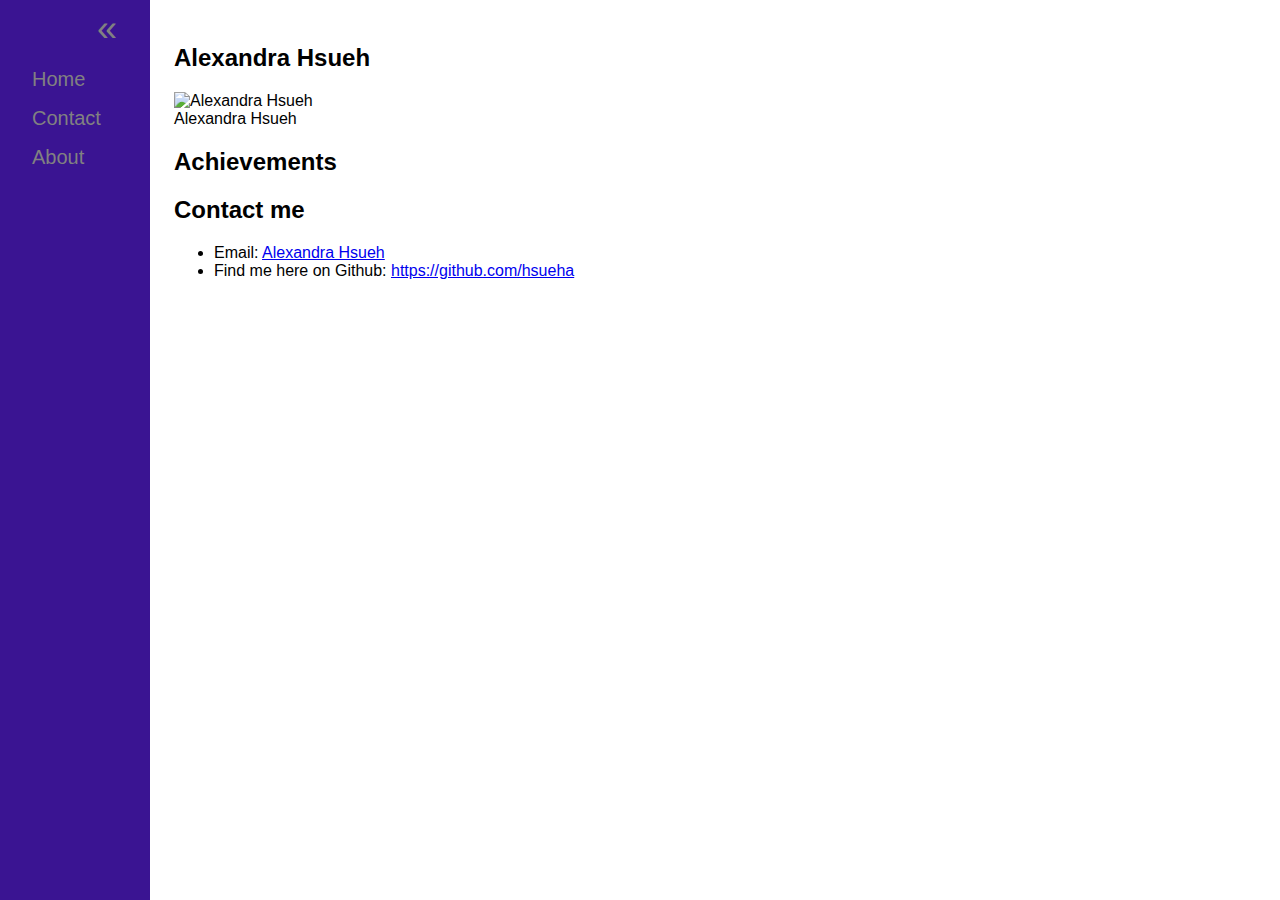
==== index.html @ 5305e40d "Update index.html" ====
<!DOCTYPE html>
<html>
  <head>
    <title>Alexandra Hsueh's Homepage</title>
    <link href="index.css" rel="stylesheet"/>
    <meta name="viewport" content="width=device-width, initial-scale=1">
  </head>
  <body>
    <div id="mySidebar" class="sidebar">
      <a href="javascript:void(0)" class="closebtn" onclick="closeNav()">&#xab;</a>
      <a href="/" class="navbtn">Home</a>
      <a href="/contact" class="navbtn">Contact</a>
      <a href="/about" class="navbtn">About</a>
    </div>
    <div id="myClosedSidebar" class="sidebar">
      <a href="javascript:void(0)" class="openbtn" onclick="openNav()">☰</a>
    </div>
    <div id="main">
    <h2>Alexandra Hsueh</h2>
    <div class="pageBody">
      <div class="profilePic">
        <img src="img/AlexandraHsueh.jpg" alt="Alexandra Hsueh">
        <figcaption>Alexandra Hsueh</figcaption>
      </div>
      <h2>
        Achievements
      </h2>
      <p></p>
      <p></p>
      <p></p>
      <div>
        <h2 id="contact">Contact me</h2>
        <ul>
          <li>
            Email: <a href="mailto:alexandrahsueh@gmail.com">Alexandra Hsueh</a>
          </li>
          <li>
            Find me here on Github: <a href="https://github.com/hsueha">https://github.com/hsueha</a>
          </li>
        </ul>
      </div>
    </div>
  </body>
  <script>
    function openNav() {
      document.getElementById("mySidebar").style.width = "150px";
      document.getElementById("myClosedSidebar").style.width = "0px";
      document.getElementById("main").style.marginLeft = "150px";
    }
    
    function closeNav() {
      document.getElementById("mySidebar").style.width = "0";
      document.getElementById("myClosedSidebar").style.width = "50px";
      document.getElementById("main").style.marginLeft= "50px";
    }
  </script>
</html>
---- index.css ----
body {
font-family: "Lato", sans-serif;
}
.sidebar {
height: 100%;
width: 150px;
position: fixed;
z-index: 1;
top: 0;
left: 0;
background-color: #3A1492;
overflow-x: hidden;
transition: 0.5s;
padding-top: 60px;
}
.sidebar a {
padding: 8px 8px 8px 32px;
text-decoration: none;
font-size: 20px;
color: #818181;
display: block;
transition: 0.3s;
}
.sidebar a:hover {
color: #f1f1f1;
}
.sidebar .navbtn:hover {
color: #f1f1f1;
background-color: #111;
font-size: 25px;
}
.sidebar .closebtn {
position: absolute;
top: 0;
right: 25px;
font-size: 36px;
margin-left: 50px;
}
#myClosedSidebar {
height: 100%;
width: 0px;
position: fixed;
z-index: 1;
top: 0;
background-color: #3A1492;
overflow-x: hidden;
transition: 0.5s;
padding-top: 60px;
}
#myClosedSidebar .openbtn {
position: absolute;
top: 5px;
right: 5px;
font-size: 20px;
color: #818181;
border: none;
}
#myClosedSidebar .openbtn:hover {
color: #f1f1f1;
cursor: pointer;
}
#main {
top: 10px;
margin-left: 150px;
transition: margin-left .5s;
padding: 16px;
}
/* On smaller screens, where height is less than 450px, change the style of the sidenav (less padding and a smaller font size) */
@media screen and (max-height: 450px) {
.sidebar {padding-top: 15px;}
.sidebar a {font-size: 18px;}
}
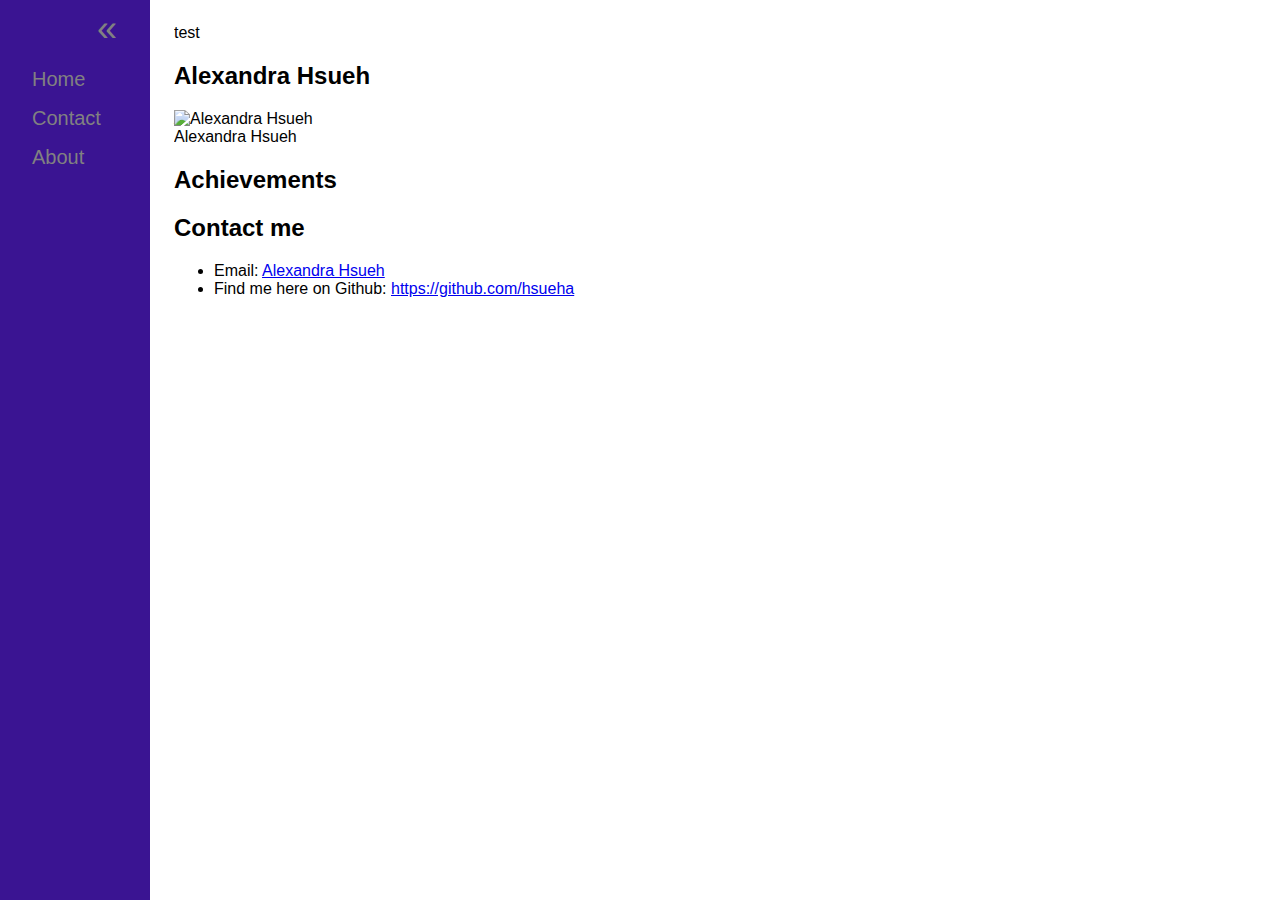
==== commit 7a95413a: "Update index.html" ====
--- a/index.html
+++ b/index.html
@@ -16,6 +16,7 @@
       <a href="javascript:void(0)" class="openbtn" onclick="openNav()">☰</a>
     </div>
     <div id="main">
+      <div id="head"></div>
     <h2>Alexandra Hsueh</h2>
     <div class="pageBody">
       <div class="profilePic">
@@ -41,17 +42,6 @@
       </div>
     </div>
   </body>
-  <script>
-    function openNav() {
-      document.getElementById("mySidebar").style.width = "150px";
-      document.getElementById("myClosedSidebar").style.width = "0px";
-      document.getElementById("main").style.marginLeft = "150px";
-    }
-    
-    function closeNav() {
-      document.getElementById("mySidebar").style.width = "0";
-      document.getElementById("myClosedSidebar").style.width = "50px";
-      document.getElementById("main").style.marginLeft= "50px";
-    }
-  </script>
+  <script src="//ajax.googleapis.com/ajax/libs/jquery/1.9.1/jquery.min.js"></script>
+  <script src="index.js"></script>
 </html>
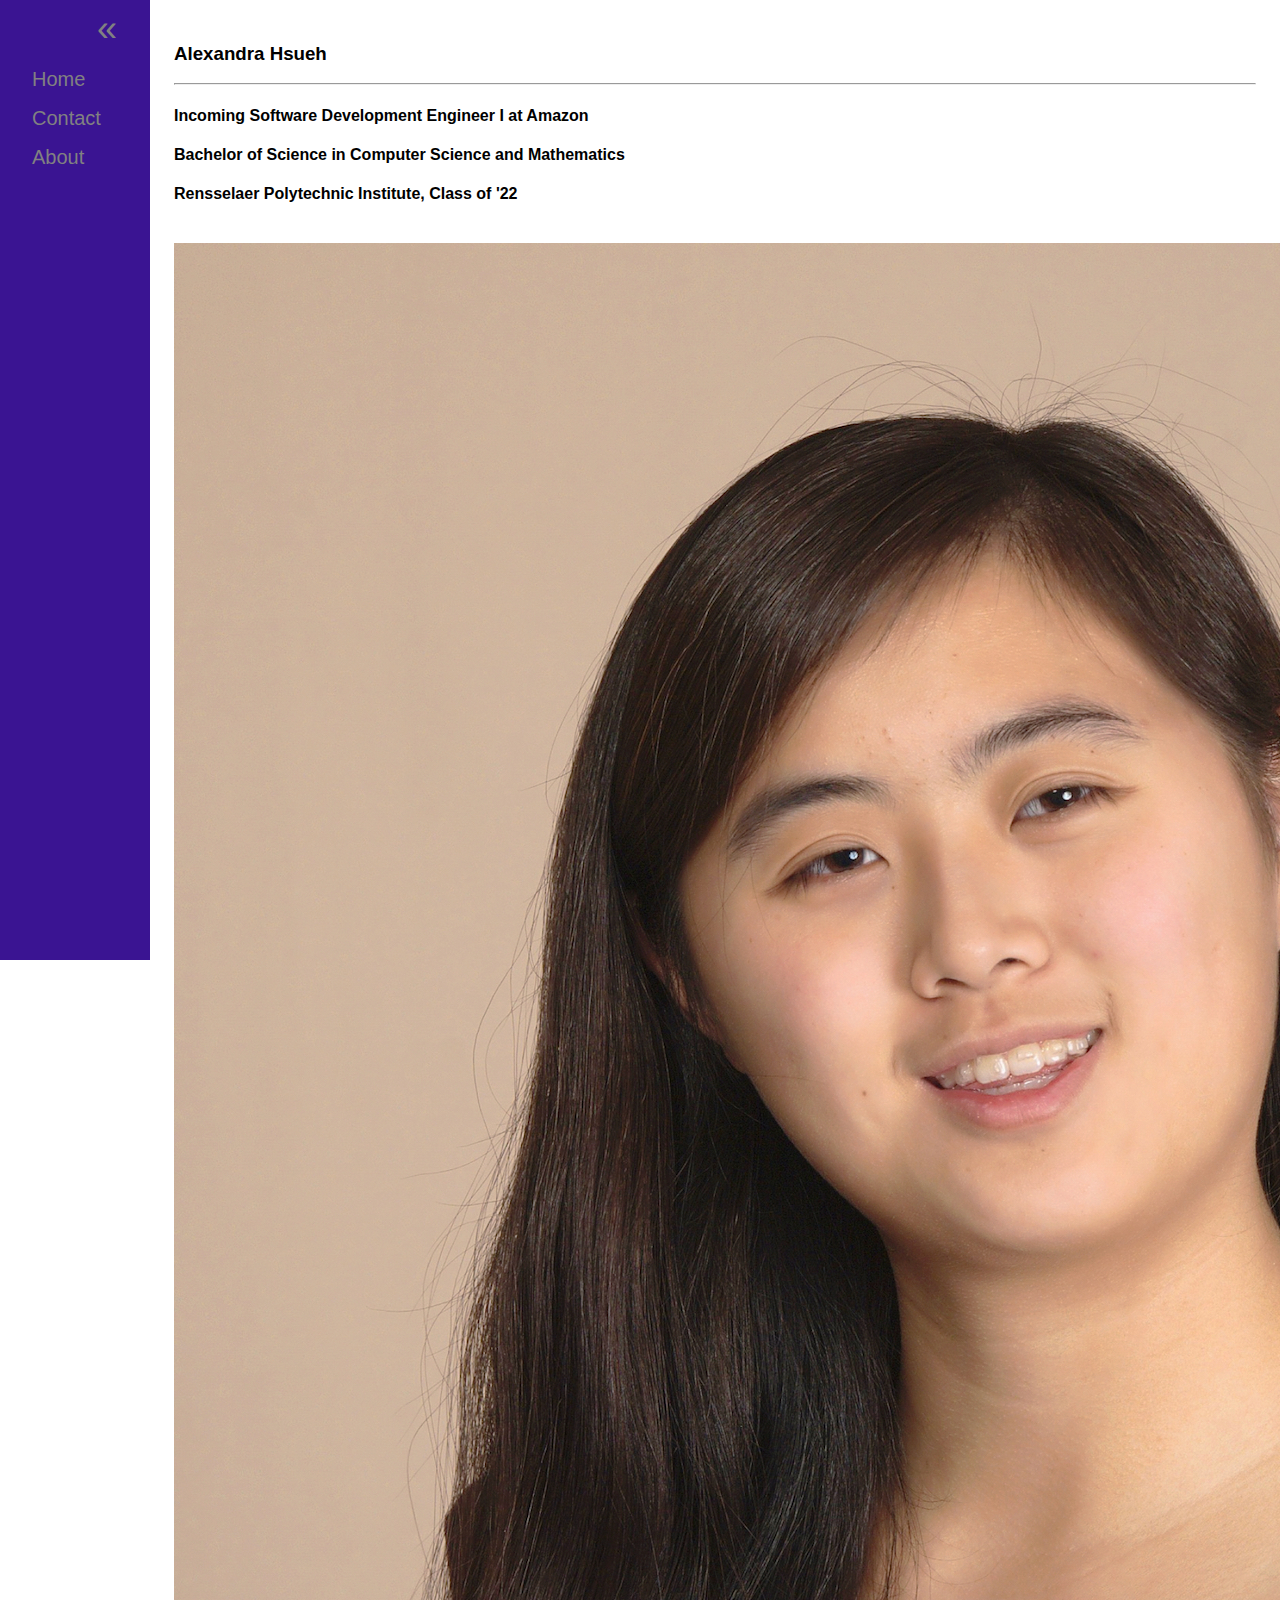
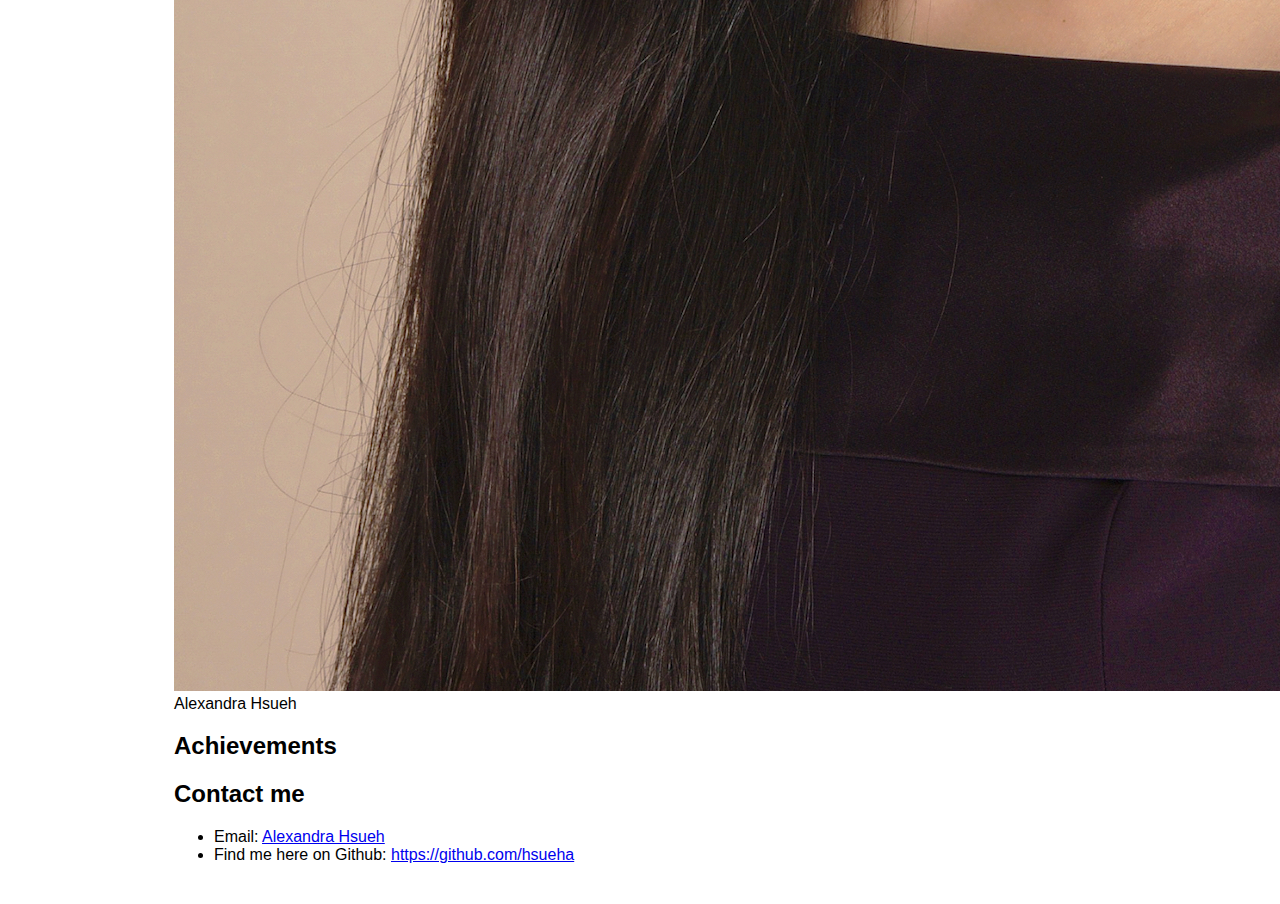
==== commit bb1b0ab0: "Update index.html" ====
--- a/index.html
+++ b/index.html
@@ -17,10 +17,9 @@
     </div>
     <div id="main">
       <div id="head"></div>
-    <h2>Alexandra Hsueh</h2>
     <div class="pageBody">
       <div class="profilePic">
-        <img src="img/AlexandraHsueh.jpg" alt="Alexandra Hsueh">
+        <img src="01bf743ddb25db0e5f76ec34c9d01015c98ab61f41.jpg" alt="Alexandra Hsueh">
         <figcaption>Alexandra Hsueh</figcaption>
       </div>
       <h2>
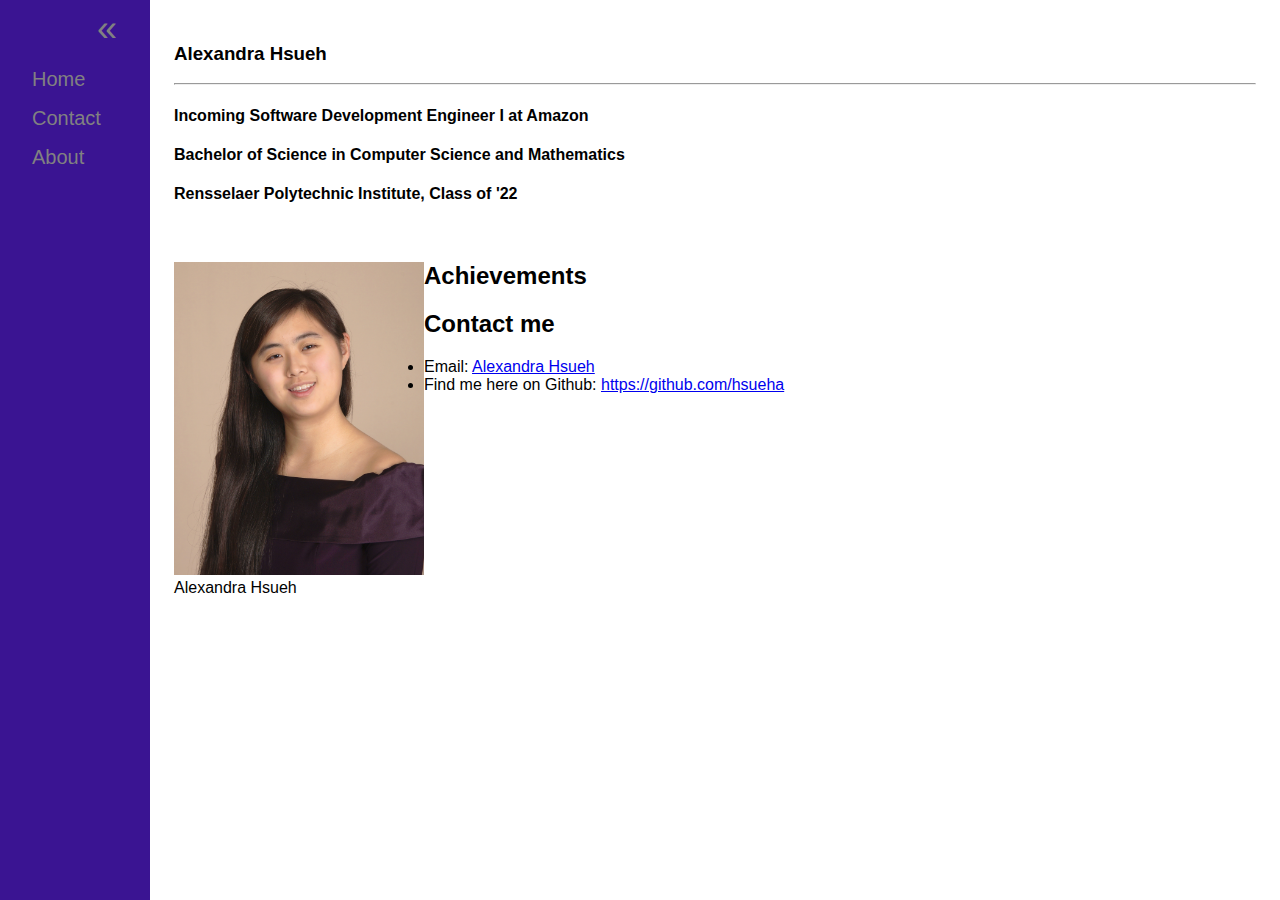
==== commit 91909e30: "Update index.html" ====
--- a/index.html
+++ b/index.html
@@ -16,28 +16,32 @@
       <a href="javascript:void(0)" class="openbtn" onclick="openNav()">☰</a>
     </div>
     <div id="main">
-      <div id="head"></div>
+    <div id="head"></div>
     <div class="pageBody">
-      <div class="profilePic">
-        <img src="01bf743ddb25db0e5f76ec34c9d01015c98ab61f41.jpg" alt="Alexandra Hsueh">
-        <figcaption>Alexandra Hsueh</figcaption>
+      <div class="pageLeft">
+        <div class="profilePic">
+          <img src="01bf743ddb25db0e5f76ec34c9d01015c98ab61f41.jpg" alt="Alexandra Hsueh">
+          <figcaption>Alexandra Hsueh</figcaption>
+        </div>
       </div>
-      <h2>
-        Achievements
-      </h2>
-      <p></p>
-      <p></p>
-      <p></p>
-      <div>
-        <h2 id="contact">Contact me</h2>
-        <ul>
-          <li>
-            Email: <a href="mailto:alexandrahsueh@gmail.com">Alexandra Hsueh</a>
-          </li>
-          <li>
-            Find me here on Github: <a href="https://github.com/hsueha">https://github.com/hsueha</a>
-          </li>
-        </ul>
+      <div class="pageRight">
+        <h2>
+          Achievements
+        </h2>
+        <p></p>
+        <p></p>
+        <p></p>
+        <div>
+          <h2 id="contact">Contact me</h2>
+          <ul>
+            <li>
+              Email: <a href="mailto:alexandrahsueh@gmail.com">Alexandra Hsueh</a>
+            </li>
+            <li>
+              Find me here on Github: <a href="https://github.com/hsueha">https://github.com/hsueha</a>
+            </li>
+          </ul>
+        </div>
       </div>
     </div>
   </body>
--- a/index.css
+++ b/index.css
@@ -70,3 +70,13 @@
 .sidebar {padding-top: 15px;}
 .sidebar a {font-size: 18px;}
 }
+.profilePic img {
+    width:250px;
+}
+.pageLeft {
+    float:left;
+}
+.pageRight {
+    width: 60%;
+    margin-left: 10px;
+}
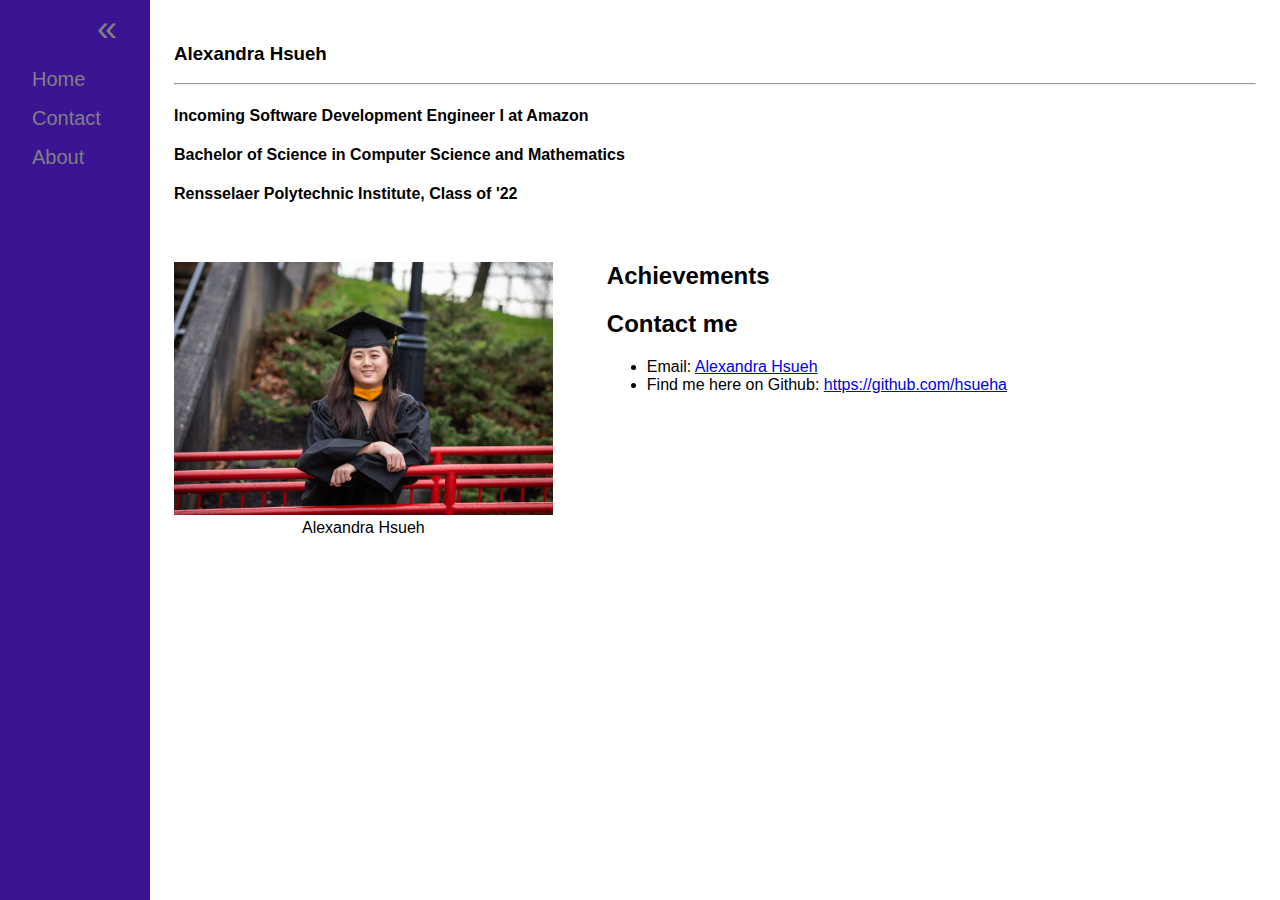
==== commit 127d967d: "Update index.html" ====
--- a/index.html
+++ b/index.html
@@ -20,7 +20,7 @@
     <div class="pageBody">
       <div class="pageLeft">
         <div class="profilePic">
-          <img src="01bf743ddb25db0e5f76ec34c9d01015c98ab61f41.jpg" alt="Alexandra Hsueh">
+          <img src="01b92b0b1d956285f192cdeae51537434025243eeb.jpg" alt="Alexandra Hsueh">
           <figcaption>Alexandra Hsueh</figcaption>
         </div>
       </div>
--- a/index.css
+++ b/index.css
@@ -71,12 +71,14 @@
 .sidebar a {font-size: 18px;}
 }
 .profilePic img {
-    width:250px;
+    width:100%;
 }
 .pageLeft {
+    width:35%;
     float:left;
+    text-align: center
 }
 .pageRight {
-    width: 60%;
-    margin-left: 10px;
+    width: 65%;
+    margin-left: 40%;
 }
